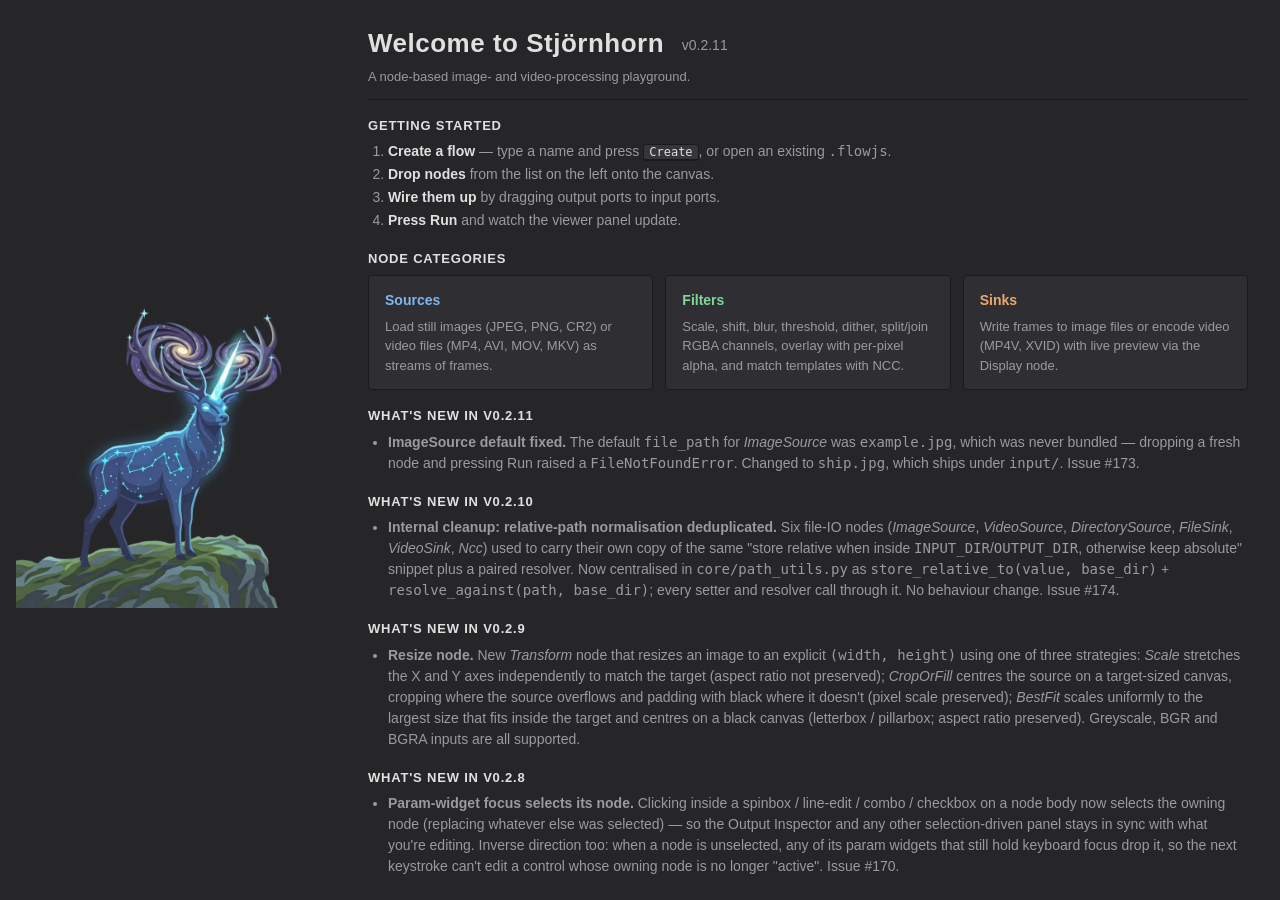
==== doc/welcome.html @ 8bf45969 "Merge pull request #177 from beltoforion/claude/issue-173-20260426-2057 fix: ImageSource default shi" ====
<!DOCTYPE html>
<html lang="en">
<head>
  <meta charset="utf-8">
  <title>Welcome to Stjörnhorn</title>
  <style>
    :root {
      --bg:            #262629;
      --bg-panel:      #2f2f33;
      --bg-panel-alt:  #35353a;
      --border:        #1a1a1d;
      --text:          #e0e0e0;
      --text-muted:    #9a9a9f;
      --accent:        #f0c83c;
    }

    * { box-sizing: border-box; }

    html, body {
      height: 100%;
      margin: 0;
      padding: 0;
      background: var(--bg);
      color: var(--text);
      font-family: "Segoe UI", "Helvetica Neue", Arial, sans-serif;
      font-size: 14px;
      line-height: 1.5;
      overflow: hidden;
    }
    body {
      display: flex;
      flex-direction: row;
      align-items: stretch;
    }
    ::-webkit-scrollbar { width: 0; height: 0; }

    a { color: var(--accent); text-decoration: none; }
    a:hover { text-decoration: underline; }

    .mascot-col {
      flex: 0 0 auto;
      width: 34%;
      max-width: 360px;
      min-width: 200px;
      display: flex;
      align-items: center;
      justify-content: center;
      padding: 16px;
    }
    .mascot-col img {
      width: 100%;
      height: 100%;
      object-fit: contain;
      /* The PNG ships with a black backdrop. Screen-blending against the
         dark page background drops it out without needing an alpha edit. */
      mix-blend-mode: screen;
    }

    .content-col {
      flex: 1 1 auto;
      min-width: 0;
      height: 100%;
      padding: 24px 32px 20px 8px;
      display: flex;
      flex-direction: column;
      /* When new content (a longer "What's new" list, more tips) pushes
         the column past the available height, scroll inside the column
         instead of clipping. Body-level overflow stays hidden so the
         mascot column never scrolls. */
      overflow-y: auto;
    }
    /* Override the global ::-webkit-scrollbar rule above for this column —
       a flat dark scrollbar styled to match the panel palette. */
    .content-col::-webkit-scrollbar       { width: 8px; }
    .content-col::-webkit-scrollbar-track { background: transparent; }
    .content-col::-webkit-scrollbar-thumb {
      background: var(--bg-panel-alt);
      border-radius: 4px;
    }
    .content-col::-webkit-scrollbar-thumb:hover {
      background: var(--text-muted);
    }

    header.hero {
      padding-bottom: 12px;
      border-bottom: 1px solid var(--border);
      margin-bottom: 16px;
    }
    .hero h1 {
      margin: 0;
      font-size: 26px;
      font-weight: 600;
      letter-spacing: 0.5px;
    }
    .hero h1 .version {
      margin-left: 10px;
      font-size: 14px;
      font-weight: 400;
      color: var(--text-muted);
      letter-spacing: 0;
      vertical-align: middle;
    }
    .hero .tagline {
      margin-top: 4px;
      color: var(--text-muted);
      font-size: 13px;
    }

    section { margin-bottom: 16px; }
    section h2 {
      font-size: 13px;
      font-weight: 600;
      margin: 0 0 6px;
      color: var(--text);
      text-transform: uppercase;
      letter-spacing: 0.8px;
    }

    ol.steps, ul.tips {
      margin: 0;
      padding-left: 20px;
    }
    ol.steps li, ul.tips li {
      margin-bottom: 2px;
      color: var(--text-muted);
    }
    ol.steps li strong { color: var(--text); font-weight: 600; }

    .cards {
      display: grid;
      grid-template-columns: repeat(auto-fit, minmax(160px, 1fr));
      gap: 12px;
    }
    .card {
      background: var(--bg-panel);
      border: 1px solid var(--border);
      border-radius: 4px;
      padding: 14px 16px;
    }
    .card h3 {
      margin: 0 0 6px;
      font-size: 14px;
      font-weight: 600;
    }
    .card p {
      margin: 0;
      color: var(--text-muted);
      font-size: 13px;
    }
    .card.source h3 { color: #7fb6ee; }
    .card.filter h3 { color: #7dd896; }
    .card.sink   h3 { color: #e8a86b; }

    kbd {
      background: var(--bg-panel-alt);
      border: 1px solid var(--border);
      border-bottom-width: 2px;
      border-radius: 3px;
      padding: 0 5px;
      font-family: "Consolas", "Menlo", monospace;
      font-size: 12px;
      color: var(--text);
    }

    footer {
      margin-top: auto;
      padding-top: 8px;
      border-top: 1px solid var(--border);
      color: var(--text-muted);
      font-size: 11px;
    }
  </style>
</head>
<body>

  <aside class="mascot-col">
    <img src="images/stjörnhorn.png" alt="stjörnhorn mascot">
  </aside>

  <main class="content-col">

    <header class="hero">
      <h1>Welcome to Stjörnhorn <span class="version">v0.2.11</span></h1>
      <div class="tagline">A node-based image- and video-processing playground.</div>
    </header>

    <section>
      <h2>Getting started</h2>
      <ol class="steps">
        <li><strong>Create a flow</strong> — type a name and press <kbd>Create</kbd>, or open an existing <code>.flowjs</code>.</li>
        <li><strong>Drop nodes</strong> from the list on the left onto the canvas.</li>
        <li><strong>Wire them up</strong> by dragging output ports to input ports.</li>
        <li><strong>Press Run</strong> and watch the viewer panel update.</li>
      </ol>
    </section>

    <section>
      <h2>Node categories</h2>
      <div class="cards">
        <div class="card source">
          <h3>Sources</h3>
          <p>Load still images (JPEG, PNG, CR2) or video files (MP4, AVI, MOV, MKV) as streams of frames.</p>
        </div>
        <div class="card filter">
          <h3>Filters</h3>
          <p>Scale, shift, blur, threshold, dither, split/join RGBA channels, overlay with per-pixel alpha, and match templates with NCC.</p>
        </div>
        <div class="card sink">
          <h3>Sinks</h3>
          <p>Write frames to image files or encode video (MP4V, XVID) with live preview via the Display node.</p>
        </div>
      </div>
    </section>

    <section>
      <h2>What's new in v0.2.11</h2>
      <ul class="tips">
        <li><strong>ImageSource default fixed.</strong> The default <code>file_path</code> for <em>ImageSource</em> was <code>example.jpg</code>, which was never bundled — dropping a fresh node and pressing Run raised a <code>FileNotFoundError</code>. Changed to <code>ship.jpg</code>, which ships under <code>input/</code>. Issue #173.</li>
      </ul>
    </section>

    <section>
      <h2>What's new in v0.2.10</h2>
      <ul class="tips">
        <li><strong>Internal cleanup: relative-path normalisation deduplicated.</strong> Six file-IO nodes (<em>ImageSource</em>, <em>VideoSource</em>, <em>DirectorySource</em>, <em>FileSink</em>, <em>VideoSink</em>, <em>Ncc</em>) used to carry their own copy of the same "store relative when inside <code>INPUT_DIR</code>/<code>OUTPUT_DIR</code>, otherwise keep absolute" snippet plus a paired resolver. Now centralised in <code>core/path_utils.py</code> as <code>store_relative_to(value, base_dir)</code> + <code>resolve_against(path, base_dir)</code>; every setter and resolver call through it. No behaviour change. Issue #174.</li>
      </ul>
    </section>

    <section>
      <h2>What's new in v0.2.9</h2>
      <ul class="tips">
        <li><strong>Resize node.</strong> New <em>Transform</em> node that resizes an image to an explicit <code>(width, height)</code> using one of three strategies: <em>Scale</em> stretches the X and Y axes independently to match the target (aspect ratio not preserved); <em>CropOrFill</em> centres the source on a target-sized canvas, cropping where the source overflows and padding with black where it doesn't (pixel scale preserved); <em>BestFit</em> scales uniformly to the largest size that fits inside the target and centres on a black canvas (letterbox / pillarbox; aspect ratio preserved). Greyscale, BGR and BGRA inputs are all supported.</li>
      </ul>
    </section>

    <section>
      <h2>What's new in v0.2.8</h2>
      <ul class="tips">
        <li><strong>Param-widget focus selects its node.</strong> Clicking inside a spinbox / line-edit / combo / checkbox on a node body now selects the owning node (replacing whatever else was selected) — so the Output Inspector and any other selection-driven panel stays in sync with what you're editing. Inverse direction too: when a node is unselected, any of its param widgets that still hold keyboard focus drop it, so the next keystroke can't edit a control whose owning node is no longer "active". Issue #170.</li>
      </ul>
    </section>

    <section>
      <h2>What's new in v0.2.7</h2>
      <ul class="tips">
        <li><strong>Value Source: <code>multiplier</code> replaced with <code>increment</code>.</strong> Sequence is now defined directly by step size — <code>min_value=0</code>, <code>max_value=10</code>, <code>increment=0.5</code> emits <em>0, 0.5, 1.0, …, 10.0</em>. Whole-number increments emit ints (Display still shows <code>42</code>, not <code>42.0</code>); fractional increments emit floats. Increment must be &gt; 0; the setter rejects 0 / negatives. Float drift on the upper bound is tolerated, so <code>max=1, increment=0.1</code> reliably emits all 11 values rather than truncating the last one. <strong>No backward compat</strong>: flows saved with the old <code>multiplier</code> param load with the value silently ignored — manually convert to <code>increment</code> by multiplying out the old range (e.g. old <code>min=-180, max=0, multiplier=2.0</code> → new <code>min=-360, max=0, increment=2</code>).</li>
        <li><strong>Math node grew to four inputs and an expression editor.</strong> The op selector is gone — Math now takes a free-form arithmetic expression in lowercase variables <code>a</code>, <code>b</code>, <code>c</code>, <code>d</code> (matching the input port names: e.g. <code>a * b + sin(c * pi/180)</code>, <code>a if b &gt; 0 else c</code>). <code>a</code> is required; <code>b</code>/<code>c</code>/<code>d</code> are optional with a default of 0, so simple expressions like <code>"a * 2 + 1"</code> work without wiring them. Functions: trig (<em>sin / cos / tan / asin / acos / atan / atan2</em>), hyperbolic, <em>sqrt / exp / log / log2 / log10</em>, <em>abs / floor / ceil / round</em>, elementwise <em>min / max</em>, <em>deg / rad</em>; constants <code>pi</code>, <code>e</code>. Expressions are parsed via <code>ast</code>, validated against a strict whitelist (no attribute access, no item access, no statements, no comprehensions / lambdas / f-strings / star-args / keyword args / bitwise ops / identity / membership), and only numeric literal types (int, float, complex, bool) are accepted as constants. The per-frame <code>eval</code> runs with empty <code>__builtins__</code>. Sandbox-escape patterns like <code>().__class__.__bases__[0].__subclasses__()</code> fail at parse time. Bad input raises immediately at param-set time, so a typo surfaces in the UI rather than mid-flow.</li>
        <li><strong>Streaming sources interleave frame-by-frame.</strong> Two <em>Value Source</em>s (or a <em>Video Source</em> + a <em>Value Source</em>, etc.) wired into different param ports on the same node now both animate together — the flow runner round-robins each streaming source's frames instead of running each source to completion sequentially. Param-style ports also latch their last value across the dispatcher's clear, so once the shorter source exhausts, the longer one keeps animating against the latched value rather than stalling.</li>
        <li><strong>Stop button on the toolbar.</strong> A long-running flow (a multi-thousand-frame video, an infinite loop on a <em>Value Source</em>) can now be cancelled mid-run. Stop sets a flag the runner polls between every interleave step — already-decoded frames flush through, then every node's <code>after_run</code> fires so video captures and file handles release cleanly.</li>
        <li><strong>Overlay is centre-anchored.</strong> The <em>xpos</em> / <em>ypos</em> params on the Overlay node now denote the centre of the (rotated, scaled) overlay's bounding box on the base — not its top-left corner. Rotation already pivoted around the overlay's centre; the placement now matches, so spinning a logo with a 0..360° ramp keeps it locked in place instead of orbiting the anchor. Heads-up for existing flows: an old <code>xpos=0, ypos=0</code> placement now centres the overlay at the top-left corner of the base; bump those numbers by half the overlay's rendered width / height to recover the previous look.</li>
        <li><strong>Every editable property is a socket (Blender-style).</strong> The <code>NodeParam</code> class is gone — each node declares its inputs directly as <code>InputPort</code>s with type, default and metadata. Numeric, boolean, enum and path params have inline widgets right next to their socket dots; wire any value source into any matching port and the streamed value drives that param per frame.</li>
        <li><strong>New numeric nodes: Value Source, Constant Value, Math, Clamp.</strong> Plus Display now renders SCALAR / MATRIX payloads as text, so a numeric pipeline can terminate at a Display without a sink — the inline preview <em>is</em> the result.</li>
        <li><strong>Outputs at top, inputs at bottom; widgets right-anchored.</strong> Node body lays out vertically: output sockets stack at the top, input sockets follow with their inline widgets sharing a uniform left X and the right node edge. Drag the resize grip to grow widgets; the lower bound is the per-node natural content width so widgets never spill past the body.</li>
        <li><strong>UI polish: every editor renders on every OS style.</strong> Spinbox up/down arrows, combobox dropdown chevrons, checkbox tick glyphs all ship as SVG assets injected into the QSS at theme-apply time. Param widgets lock at a compact 22 px tall regardless of native style; wrappers paint transparent so the node body colour shows through. Unconnected port dots are filled black until something connects.</li>
        <li><strong>No more auto-run.</strong> Editing a slider no longer kicks off a flow run. Re-runs are strictly Run-button driven; the previous 300 ms debounced auto-trigger is gone.</li>
        <li><strong>Param widgets are right-anchored to the node edge</strong> (v0.1.46) — drag the resize grip wider and every inline widget grows along.</li>
        <li><strong>Unconnected ports paint black inside</strong> (v0.1.45) — port circles are filled black until something connects to them.</li>
        <li><strong>Checkbox check glyph restored</strong> (v0.1.44) — a new <code>checkmark.svg</code> asset (white stroke, 14×14) is wired into the indicator, so the box now shows a proper check when toggled on.</li>
        <li><strong>Combobox dropdown chevron restored</strong> (v0.1.43) — same Qt stylesheet quirk that hid the spinbox arrows in 0.1.41 was hiding the picker arrow on every QComboBox.</li>
        <li><strong>Live-preview auto-run removed</strong> (v0.1.42) — editing a param (e.g. clicking a spinner) no longer kicks off a flow run. Re-runs are now strictly Run-button driven.</li>
        <li><strong>Spinbox up/down buttons show their arrow chevrons</strong> (v0.1.41) — two small SVG arrow assets ship in <code>assets/icons/</code> now and the QSS injects their absolute paths at theme-apply time, plus hover / pressed states for tactile feedback.</li>
        <li><strong>Param widgets line up along a uniform X</strong> (v0.1.40) — within a node, every inline editor starts at the same horizontal anchor.</li>
        <li><strong>Param widgets are compact and consistent across OS styles</strong> (v0.1.39) — spinboxes, line edits and combo boxes lock at a Blender-style 22 px tall.</li>
        <li><strong>Internal cleanup</strong> (v0.1.38) — widget-sizing magic numbers consolidated into named constants.</li>
        <li><strong>Outputs at top, inputs at bottom</strong> (v0.1.37) — node sockets are no longer paired side-by-side row-for-row — output sockets stack at the top of the body (right-aligned), input sockets follow underneath (left-aligned, with their inline widgets). Visual layout matches Blender's geometry-nodes / shader editor.</li>
        <li><strong>Spinbox arrows no longer overlap the value field.</strong> The dark-theme stylesheet was setting <code>padding</code> on QSpinBox / QDoubleSpinBox without reserving room for the up/down buttons; Qt's style engine drew the buttons on top of the text. Padding now reserves a 16-px column on the right and the sub-controls are positioned explicitly to fill it.</li>
        <li><strong>Inline socket widgets render properly</strong> (v0.1.36) — tall enough rows that QSpinBox / QLineEdit show full-size up/down arrows and text caret, wide enough nodes that <em>FilePathParamWidget</em>'s line-edit + Browse + View buttons stop overlapping each other.</li>
        <li><strong>Flow file format finalised</strong> (v0.1.35) — on-disk per-node <code>params</code> key renamed to <code>port_defaults</code>. Existing flow files still load — the loader reads the legacy key as a fallback.</li>
        <li><strong>Inline socket layout</strong> (v0.1.34) — param widgets sit directly on their input port's row, right of the port name. The separate property-panel block above the IO rows is gone — every editable property is a socket with an inline editor.</li>
        <li><strong>Param widgets gray out when their socket is driven</strong> (v0.1.33) — if you wire a Value Source into <em>Overlay.angle</em>, the slider for that param disables. Disabled state is captured at NodeItem creation; re-load the flow after a connect/disconnect to refresh.</li>
        <li><strong>The <code>NodeParam</code> class is gone.</strong> The UI now binds every editable widget to an <code>InputPort</code> directly: <code>port.name</code> drives the node attribute, <code>port.metadata</code> carries the widget hints, <code>port.upstream</code> reflects the connection state. Saved flows load identically; the old <code>params</code> property still exists on <code>NodeBase</code> but now returns the list of param-style input ports instead of <code>NodeParam</code> objects.</li>
        <li><strong>NodeParam declarations migrated to inline port-only form</strong> (v0.1.32) — every node in the catalog now declares its editable inputs as <code>InputPort</code> objects directly in <code>__init__</code> with type / default / metadata; the per-node <code>params</code> property override is gone.</li>
        <li><strong>Overlay is a full param-as-port pilot</strong> (v0.1.31) — the manual <em>"port if connected else param"</em> branch in <code>Overlay.process_impl</code> is gone — the framework's auto-populate machinery covers it. Every numeric param (<em>scale</em>, <em>angle</em>, <em>xpos</em>, <em>ypos</em>, <em>alpha</em>) is drivable through its socket. Wire ramps in for sliding, zooming, fading or rotating animations.</li>
        <li><strong>Every NodeParam now has a matching input socket</strong> (v0.1.30) — auto-created from the param declaration with the right type (SCALAR for INT/FLOAT, BOOL/STRING/ENUM/PATH for the rest), so any numeric stream can drive any numeric param without each node having to declare its own port. Skip-mode follows Blender's mute semantics — short-circuit each output to the first type-compatible input — so the new param-style ports never accidentally make a node un-skippable.</li>
        <li><strong>Port-driven attribute population</strong> (v0.1.29) — before each <code>process_impl</code>, NodeBase writes any connected input port's current value into <code>self._&lt;port_name&gt;</code> and restores the user-set value afterwards.</li>
        <li><strong>Param-as-port groundwork</strong> (v0.1.28) — <code>IoDataType</code> now covers BOOL / STRING / ENUM / PATH alongside the existing image and numeric kinds, and <code>InputPort</code> grew a <em>metadata</em> dict for widget hints.</li>
        <li><strong>Sinks are no longer required</strong> (v0.1.27) — a flow that ends at a Display now runs without a downstream sink — the inline preview <em>is</em> the result. The throwaway <em>Value Sink</em> node (only there to satisfy the old "every flow needs a sink" rule) has been removed.</li>
        <li><strong>Overlay's angle is now port-drivable</strong> (v0.1.26) — Overlay grew an optional <em>angle</em> SCALAR input. Wire a <em>Value Source</em> (0..359) into it and the logo rotates a full turn per Run; leave it unconnected and the literal angle param works exactly as before. First pilot of the param-as-port mechanism — every numeric parameter is meant to grow a matching optional port over time.</li>
        <li><strong>Math nodes for scalars</strong> (v0.1.25) — new <strong>Math</strong> palette section in the filters list with a <em>Math</em> node (op selector: ADD, SUB, MUL, DIV, MIN, MAX) and a <em>Clamp</em> node (<em>min_value</em>, <em>max_value</em>). Plus a new <em>Constant Value</em> source that emits a single SCALAR (latched on streaming consumers) so you can feed a fixed factor or offset into Math without a second ValueSource.</li>
        <li><strong>Value Source</strong> (v0.1.24) — a numeric counter source that emits a SCALAR per frame (parameters: <em>min_value</em>, <em>max_value</em>, <em>multiplier</em>, <em>loop</em>). Wire it into a Display to watch the counter live in the inline preview.</li>
        <li><strong>Display now shows SCALAR &amp; MATRIX</strong> (v0.1.24) — feed a scalar stream into Display and the inline preview renders the formatted number; matrices render as a compact text grid. Image payloads keep their pixmap preview, and the FPS read-out from v0.1.20 still fires for image streams.</li>
        <li><strong>SCALAR &amp; MATRIX payload types</strong> (v0.1.23) — internal groundwork for value-driven nodes; existing flows are unaffected.</li>
        <li><strong>Node List is now a tree</strong> (v0.1.22) — each palette section is a collapsible group with expand-all / collapse-all buttons in the dock toolbar. The search box auto-expands matching groups so leaves never hide behind a closed section.</li>
        <li><strong>Directory Source</strong> (v0.1.21) — drop a folder of images into a flow as a frame stream, sorted lexicographically, with an <code>include_subdirectories</code> toggle for recursive walks.</li>
        <li><strong>Eight new processing nodes</strong> (v0.1.20) — <em>Transform:</em> Flip, Crop, Rotate. <em>Processing:</em> Gaussian Blur, Invert. <em>Temporal:</em> Frame Difference, Temporal Mean, Temporal Median.</li>
        <li><strong>FPS read-out on Display</strong> (v0.1.20) — the Display preview shows an exponentially-smoothed FPS counter in the top-left corner. Preview-only — anything written downstream by a sink stays clean.</li>
      </ul>
    </section>

    <section>
      <h2>Tips</h2>
      <ul class="tips">
        <li>Recent flows appear on the start page for quick access.</li>
        <li>User-defined nodes live under <code>~/.image-inquest/user_nodes/</code>.</li>
        <li>Run with <code>--flow NAME</code> to jump straight into a saved flow.</li>
        <li>Press <kbd>F11</kbd> with the output inspector focused to toggle fullscreen preview.</li>
      </ul>
    </section>

    <footer>
      Offline welcome page — shown because the online start page could not be reached.
    </footer>

  </main>

</body>
</html>
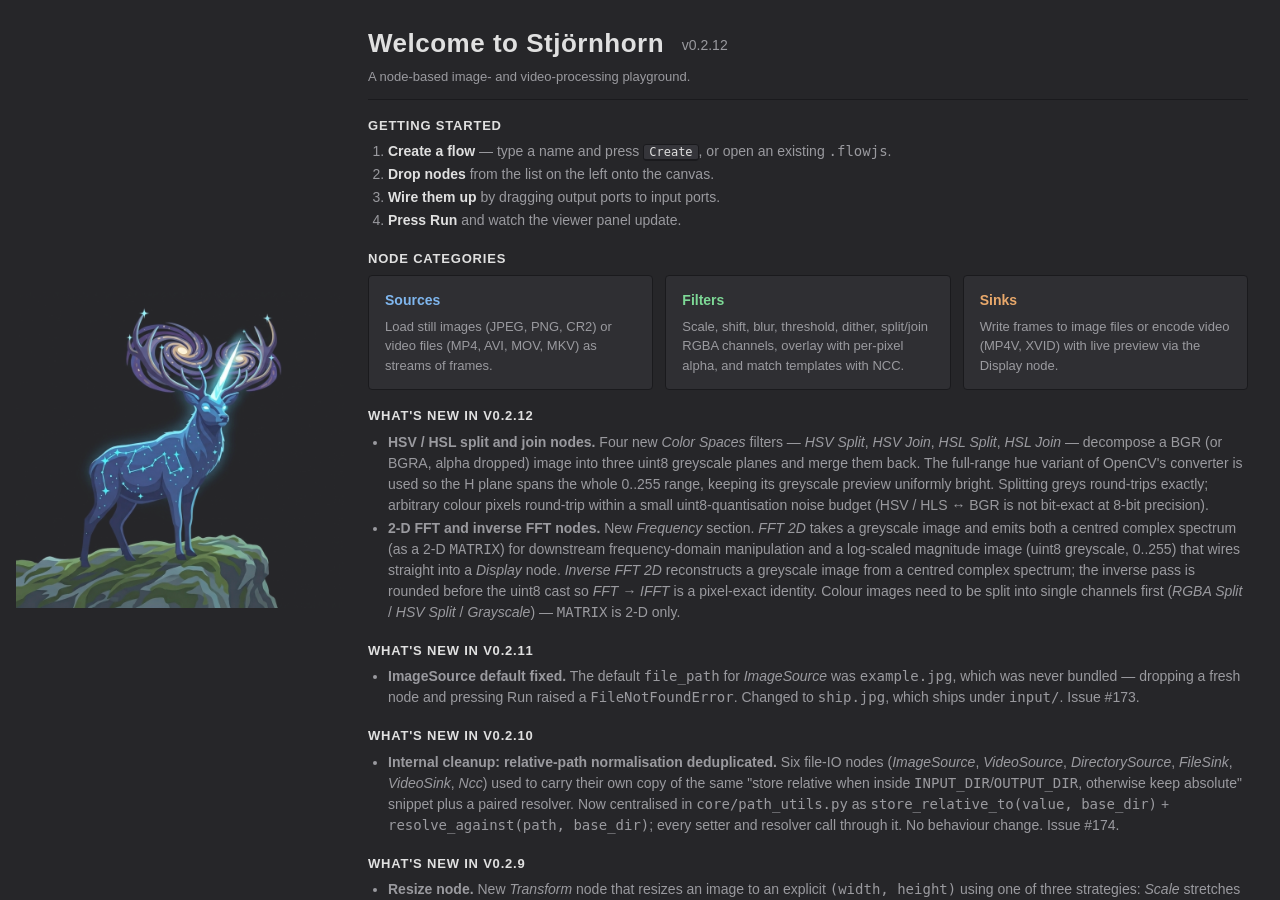
==== commit 425644dc: "Merge remote-tracking branch 'origin/main' into claude/add-hsv-hsl-fft-nodes-GUJQ2 # Conflicts: #	CH" ====
--- a/doc/welcome.html
+++ b/doc/welcome.html
@@ -180,7 +180,7 @@
   <main class="content-col">
 
     <header class="hero">
-      <h1>Welcome to Stjörnhorn <span class="version">v0.2.11</span></h1>
+      <h1>Welcome to Stjörnhorn <span class="version">v0.2.12</span></h1>
       <div class="tagline">A node-based image- and video-processing playground.</div>
     </header>
 
@@ -210,6 +210,14 @@
           <p>Write frames to image files or encode video (MP4V, XVID) with live preview via the Display node.</p>
         </div>
       </div>
+    </section>
+
+    <section>
+      <h2>What's new in v0.2.12</h2>
+      <ul class="tips">
+        <li><strong>HSV / HSL split and join nodes.</strong> Four new <em>Color Spaces</em> filters — <em>HSV Split</em>, <em>HSV Join</em>, <em>HSL Split</em>, <em>HSL Join</em> — decompose a BGR (or BGRA, alpha dropped) image into three uint8 greyscale planes and merge them back. The full-range hue variant of OpenCV's converter is used so the H plane spans the whole 0..255 range, keeping its greyscale preview uniformly bright. Splitting greys round-trips exactly; arbitrary colour pixels round-trip within a small uint8-quantisation noise budget (HSV / HLS ↔ BGR is not bit-exact at 8-bit precision).</li>
+        <li><strong>2-D FFT and inverse FFT nodes.</strong> New <em>Frequency</em> section. <em>FFT 2D</em> takes a greyscale image and emits both a centred complex spectrum (as a 2-D <code>MATRIX</code>) for downstream frequency-domain manipulation and a log-scaled magnitude image (uint8 greyscale, 0..255) that wires straight into a <em>Display</em> node. <em>Inverse FFT 2D</em> reconstructs a greyscale image from a centred complex spectrum; the inverse pass is rounded before the uint8 cast so <em>FFT → IFFT</em> is a pixel-exact identity. Colour images need to be split into single channels first (<em>RGBA Split</em> / <em>HSV Split</em> / <em>Grayscale</em>) — <code>MATRIX</code> is 2-D only.</li>
+      </ul>
     </section>
 
     <section>
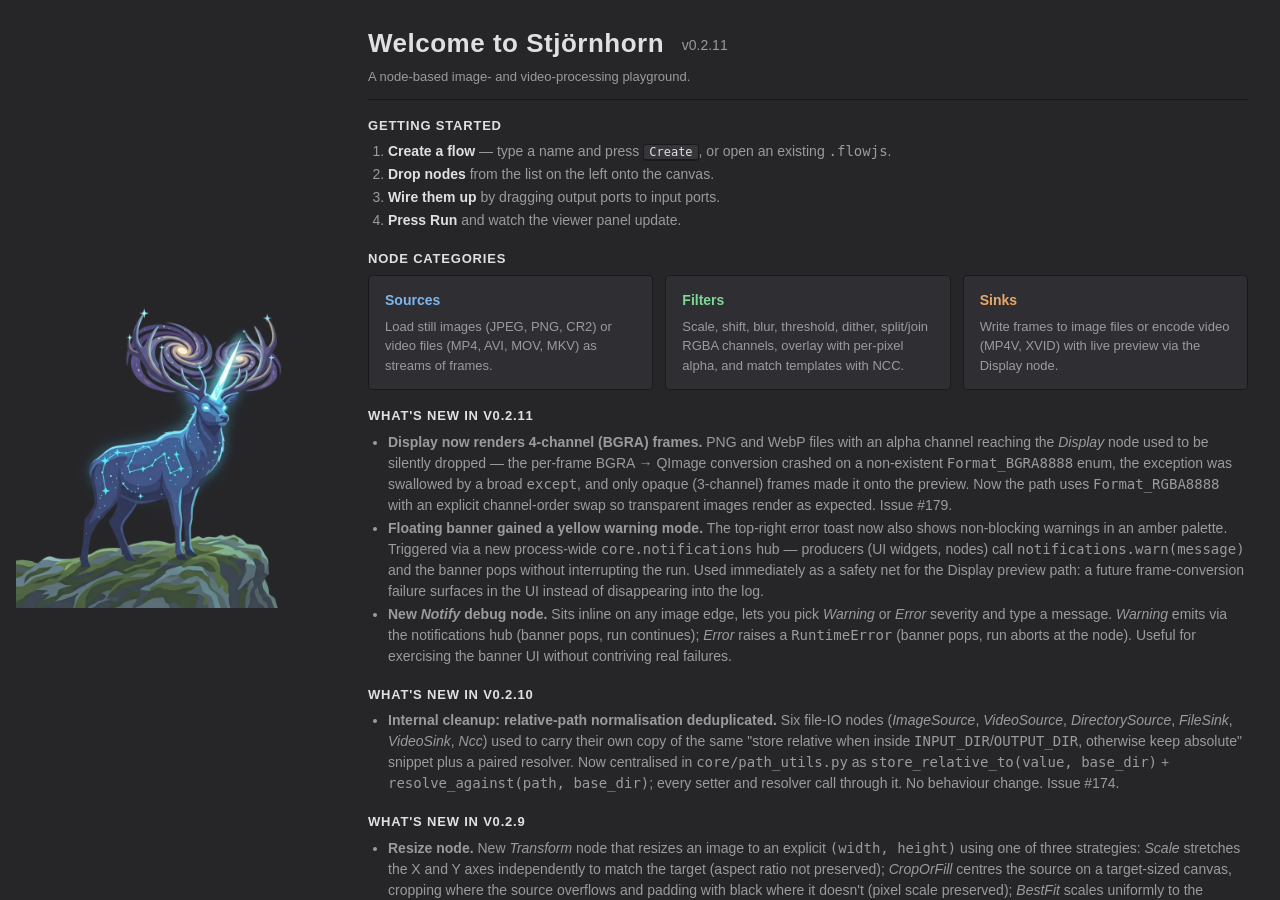
==== commit c6353c56: "Display: render BGRA frames; add warning toast + Notify debug node (#179) PNG and WebP files with an" ====
--- a/doc/welcome.html
+++ b/doc/welcome.html
@@ -180,7 +180,7 @@
   <main class="content-col">
 
     <header class="hero">
-      <h1>Welcome to Stjörnhorn <span class="version">v0.2.12</span></h1>
+      <h1>Welcome to Stjörnhorn <span class="version">v0.2.11</span></h1>
       <div class="tagline">A node-based image- and video-processing playground.</div>
     </header>
 
@@ -213,17 +213,11 @@
     </section>
 
     <section>
-      <h2>What's new in v0.2.12</h2>
-      <ul class="tips">
-        <li><strong>HSV / HSL split and join nodes.</strong> Four new <em>Color Spaces</em> filters — <em>HSV Split</em>, <em>HSV Join</em>, <em>HSL Split</em>, <em>HSL Join</em> — decompose a BGR (or BGRA, alpha dropped) image into three uint8 greyscale planes and merge them back. The full-range hue variant of OpenCV's converter is used so the H plane spans the whole 0..255 range, keeping its greyscale preview uniformly bright. Splitting greys round-trips exactly; arbitrary colour pixels round-trip within a small uint8-quantisation noise budget (HSV / HLS ↔ BGR is not bit-exact at 8-bit precision).</li>
-        <li><strong>2-D FFT and inverse FFT nodes.</strong> New <em>Frequency</em> section. <em>FFT 2D</em> takes a greyscale image and emits both a centred complex spectrum (as a 2-D <code>MATRIX</code>) for downstream frequency-domain manipulation and a log-scaled magnitude image (uint8 greyscale, 0..255) that wires straight into a <em>Display</em> node. <em>Inverse FFT 2D</em> reconstructs a greyscale image from a centred complex spectrum; the inverse pass is rounded before the uint8 cast so <em>FFT → IFFT</em> is a pixel-exact identity. Colour images need to be split into single channels first (<em>RGBA Split</em> / <em>HSV Split</em> / <em>Grayscale</em>) — <code>MATRIX</code> is 2-D only.</li>
-      </ul>
-    </section>
-
-    <section>
       <h2>What's new in v0.2.11</h2>
       <ul class="tips">
-        <li><strong>ImageSource default fixed.</strong> The default <code>file_path</code> for <em>ImageSource</em> was <code>example.jpg</code>, which was never bundled — dropping a fresh node and pressing Run raised a <code>FileNotFoundError</code>. Changed to <code>ship.jpg</code>, which ships under <code>input/</code>. Issue #173.</li>
+        <li><strong>Display now renders 4-channel (BGRA) frames.</strong> PNG and WebP files with an alpha channel reaching the <em>Display</em> node used to be silently dropped — the per-frame BGRA → QImage conversion crashed on a non-existent <code>Format_BGRA8888</code> enum, the exception was swallowed by a broad <code>except</code>, and only opaque (3-channel) frames made it onto the preview. Now the path uses <code>Format_RGBA8888</code> with an explicit channel-order swap so transparent images render as expected. Issue #179.</li>
+        <li><strong>Floating banner gained a yellow warning mode.</strong> The top-right error toast now also shows non-blocking warnings in an amber palette. Triggered via a new process-wide <code>core.notifications</code> hub — producers (UI widgets, nodes) call <code>notifications.warn(message)</code> and the banner pops without interrupting the run. Used immediately as a safety net for the Display preview path: a future frame-conversion failure surfaces in the UI instead of disappearing into the log.</li>
+        <li><strong>New <em>Notify</em> debug node.</strong> Sits inline on any image edge, lets you pick <em>Warning</em> or <em>Error</em> severity and type a message. <em>Warning</em> emits via the notifications hub (banner pops, run continues); <em>Error</em> raises a <code>RuntimeError</code> (banner pops, run aborts at the node). Useful for exercising the banner UI without contriving real failures.</li>
       </ul>
     </section>
 
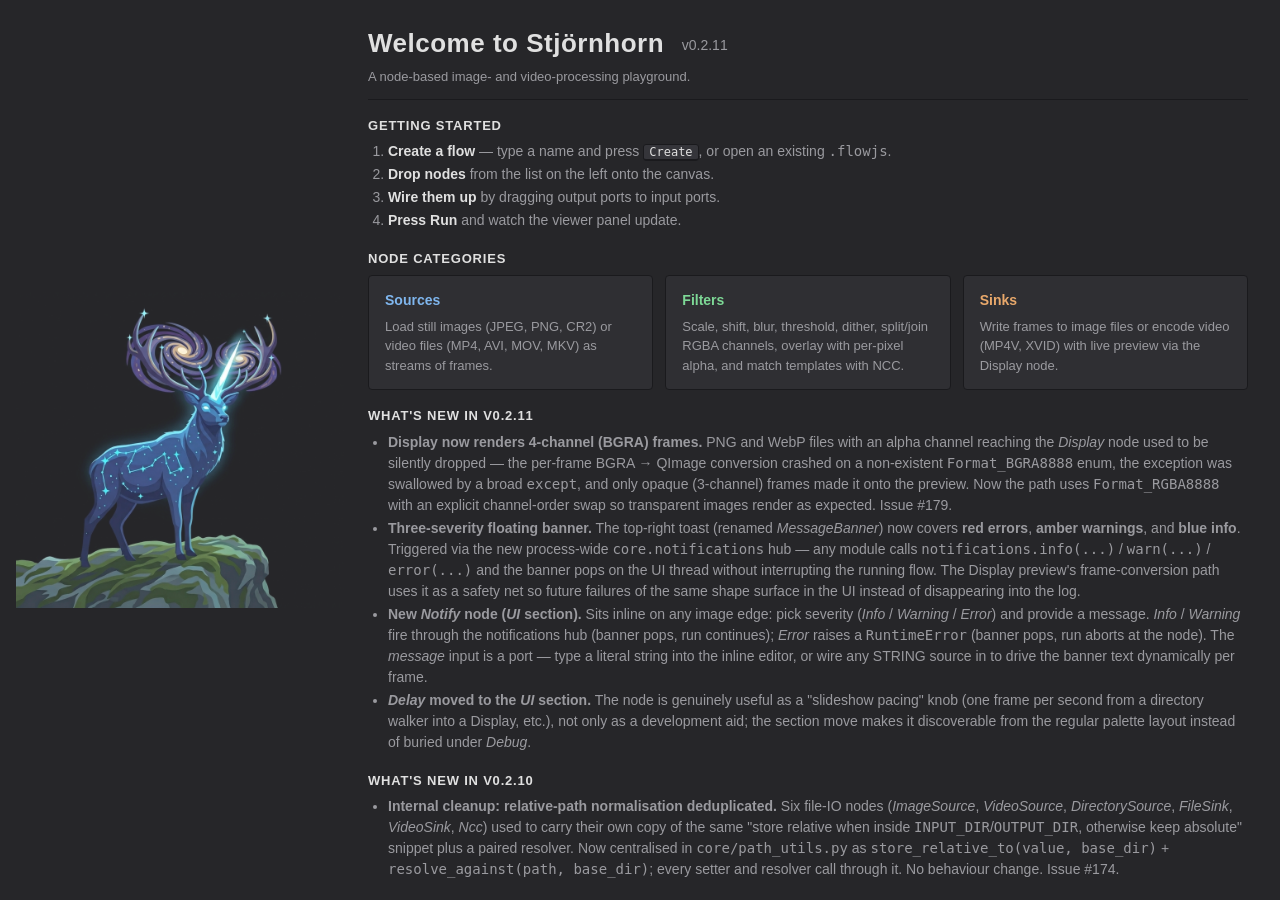
==== commit 0529b7bc: "Notify node: promote to UI section, add INFO severity, port-style message The notify-on-frame escape" ====
--- a/doc/welcome.html
+++ b/doc/welcome.html
@@ -216,8 +216,9 @@
       <h2>What's new in v0.2.11</h2>
       <ul class="tips">
         <li><strong>Display now renders 4-channel (BGRA) frames.</strong> PNG and WebP files with an alpha channel reaching the <em>Display</em> node used to be silently dropped — the per-frame BGRA → QImage conversion crashed on a non-existent <code>Format_BGRA8888</code> enum, the exception was swallowed by a broad <code>except</code>, and only opaque (3-channel) frames made it onto the preview. Now the path uses <code>Format_RGBA8888</code> with an explicit channel-order swap so transparent images render as expected. Issue #179.</li>
-        <li><strong>Floating banner gained a yellow warning mode.</strong> The top-right error toast now also shows non-blocking warnings in an amber palette. Triggered via a new process-wide <code>core.notifications</code> hub — producers (UI widgets, nodes) call <code>notifications.warn(message)</code> and the banner pops without interrupting the run. Used immediately as a safety net for the Display preview path: a future frame-conversion failure surfaces in the UI instead of disappearing into the log.</li>
-        <li><strong>New <em>Notify</em> debug node.</strong> Sits inline on any image edge, lets you pick <em>Warning</em> or <em>Error</em> severity and type a message. <em>Warning</em> emits via the notifications hub (banner pops, run continues); <em>Error</em> raises a <code>RuntimeError</code> (banner pops, run aborts at the node). Useful for exercising the banner UI without contriving real failures.</li>
+        <li><strong>Three-severity floating banner.</strong> The top-right toast (renamed <em>MessageBanner</em>) now covers <strong>red errors</strong>, <strong>amber warnings</strong>, and <strong>blue info</strong>. Triggered via the new process-wide <code>core.notifications</code> hub — any module calls <code>notifications.info(...)</code> / <code>warn(...)</code> / <code>error(...)</code> and the banner pops on the UI thread without interrupting the running flow. The Display preview's frame-conversion path uses it as a safety net so future failures of the same shape surface in the UI instead of disappearing into the log.</li>
+        <li><strong>New <em>Notify</em> node (<em>UI</em> section).</strong> Sits inline on any image edge: pick severity (<em>Info</em> / <em>Warning</em> / <em>Error</em>) and provide a message. <em>Info</em> / <em>Warning</em> fire through the notifications hub (banner pops, run continues); <em>Error</em> raises a <code>RuntimeError</code> (banner pops, run aborts at the node). The <em>message</em> input is a port — type a literal string into the inline editor, or wire any STRING source in to drive the banner text dynamically per frame.</li>
+        <li><strong><em>Delay</em> moved to the <em>UI</em> section.</strong> The node is genuinely useful as a "slideshow pacing" knob (one frame per second from a directory walker into a Display, etc.), not only as a development aid; the section move makes it discoverable from the regular palette layout instead of buried under <em>Debug</em>.</li>
       </ul>
     </section>
 
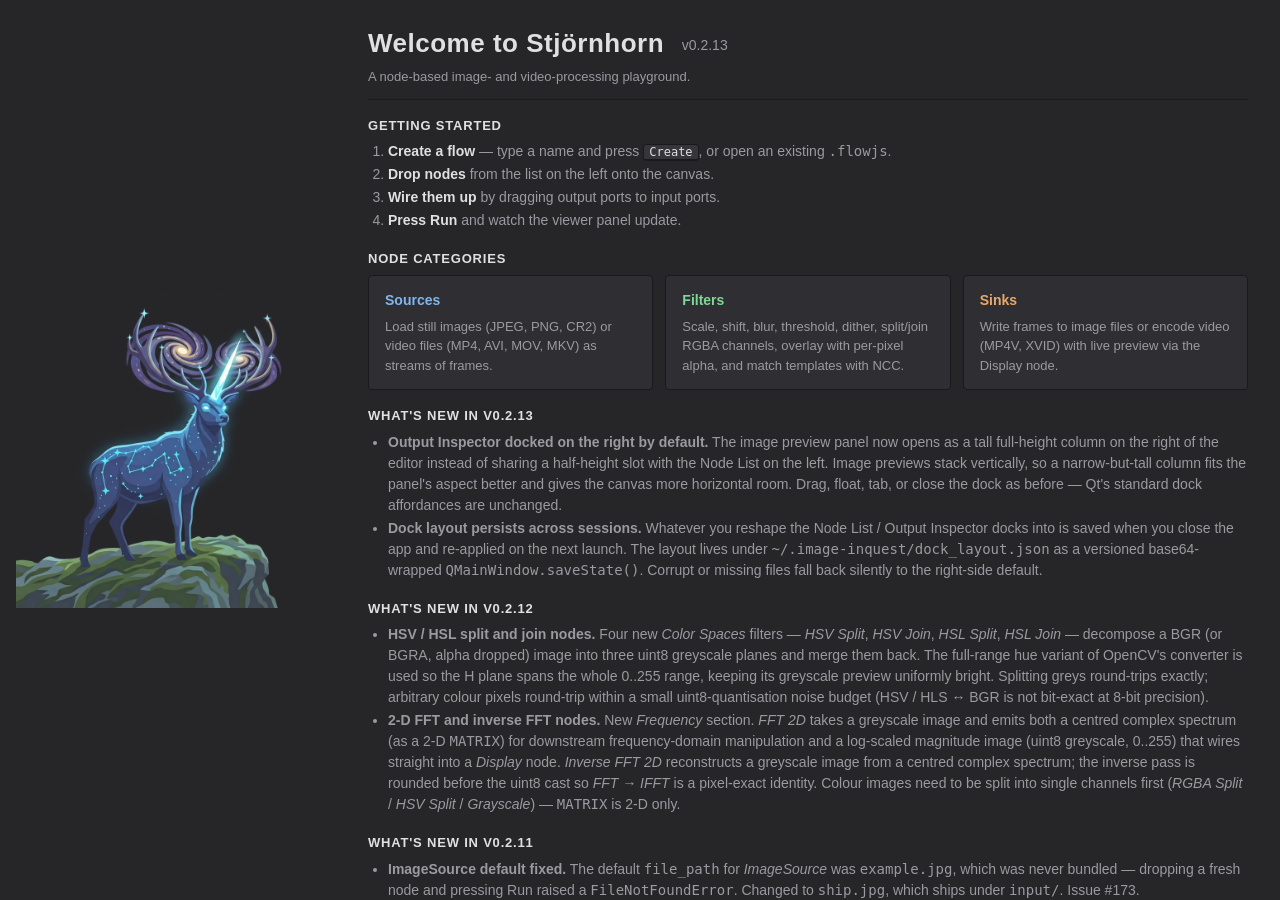
==== commit 40c21bb3: "Output Inspector: dock right by default; persist editor layout Move the Output Inspector dock from a" ====
--- a/doc/welcome.html
+++ b/doc/welcome.html
@@ -180,7 +180,7 @@
   <main class="content-col">
 
     <header class="hero">
-      <h1>Welcome to Stjörnhorn <span class="version">v0.2.11</span></h1>
+      <h1>Welcome to Stjörnhorn <span class="version">v0.2.13</span></h1>
       <div class="tagline">A node-based image- and video-processing playground.</div>
     </header>
 
@@ -213,12 +213,25 @@
     </section>
 
     <section>
+      <h2>What's new in v0.2.13</h2>
+      <ul class="tips">
+        <li><strong>Output Inspector docked on the right by default.</strong> The image preview panel now opens as a tall full-height column on the right of the editor instead of sharing a half-height slot with the Node List on the left. Image previews stack vertically, so a narrow-but-tall column fits the panel's aspect better and gives the canvas more horizontal room. Drag, float, tab, or close the dock as before — Qt's standard dock affordances are unchanged.</li>
+        <li><strong>Dock layout persists across sessions.</strong> Whatever you reshape the Node List / Output Inspector docks into is saved when you close the app and re-applied on the next launch. The layout lives under <code>~/.image-inquest/dock_layout.json</code> as a versioned base64-wrapped <code>QMainWindow.saveState()</code>. Corrupt or missing files fall back silently to the right-side default.</li>
+      </ul>
+    </section>
+
+    <section>
+      <h2>What's new in v0.2.12</h2>
+      <ul class="tips">
+        <li><strong>HSV / HSL split and join nodes.</strong> Four new <em>Color Spaces</em> filters — <em>HSV Split</em>, <em>HSV Join</em>, <em>HSL Split</em>, <em>HSL Join</em> — decompose a BGR (or BGRA, alpha dropped) image into three uint8 greyscale planes and merge them back. The full-range hue variant of OpenCV's converter is used so the H plane spans the whole 0..255 range, keeping its greyscale preview uniformly bright. Splitting greys round-trips exactly; arbitrary colour pixels round-trip within a small uint8-quantisation noise budget (HSV / HLS ↔ BGR is not bit-exact at 8-bit precision).</li>
+        <li><strong>2-D FFT and inverse FFT nodes.</strong> New <em>Frequency</em> section. <em>FFT 2D</em> takes a greyscale image and emits both a centred complex spectrum (as a 2-D <code>MATRIX</code>) for downstream frequency-domain manipulation and a log-scaled magnitude image (uint8 greyscale, 0..255) that wires straight into a <em>Display</em> node. <em>Inverse FFT 2D</em> reconstructs a greyscale image from a centred complex spectrum; the inverse pass is rounded before the uint8 cast so <em>FFT → IFFT</em> is a pixel-exact identity. Colour images need to be split into single channels first (<em>RGBA Split</em> / <em>HSV Split</em> / <em>Grayscale</em>) — <code>MATRIX</code> is 2-D only.</li>
+      </ul>
+    </section>
+
+    <section>
       <h2>What's new in v0.2.11</h2>
       <ul class="tips">
-        <li><strong>Display now renders 4-channel (BGRA) frames.</strong> PNG and WebP files with an alpha channel reaching the <em>Display</em> node used to be silently dropped — the per-frame BGRA → QImage conversion crashed on a non-existent <code>Format_BGRA8888</code> enum, the exception was swallowed by a broad <code>except</code>, and only opaque (3-channel) frames made it onto the preview. Now the path uses <code>Format_RGBA8888</code> with an explicit channel-order swap so transparent images render as expected. Issue #179.</li>
-        <li><strong>Three-severity floating banner.</strong> The top-right toast (renamed <em>MessageBanner</em>) now covers <strong>red errors</strong>, <strong>amber warnings</strong>, and <strong>blue info</strong>. Triggered via the new process-wide <code>core.notifications</code> hub — any module calls <code>notifications.info(...)</code> / <code>warn(...)</code> / <code>error(...)</code> and the banner pops on the UI thread without interrupting the running flow. The Display preview's frame-conversion path uses it as a safety net so future failures of the same shape surface in the UI instead of disappearing into the log.</li>
-        <li><strong>New <em>Notify</em> node (<em>UI</em> section).</strong> Sits inline on any image edge: pick severity (<em>Info</em> / <em>Warning</em> / <em>Error</em>) and provide a message. <em>Info</em> / <em>Warning</em> fire through the notifications hub (banner pops, run continues); <em>Error</em> raises a <code>RuntimeError</code> (banner pops, run aborts at the node). The <em>message</em> input is a port — type a literal string into the inline editor, or wire any STRING source in to drive the banner text dynamically per frame.</li>
-        <li><strong><em>Delay</em> moved to the <em>UI</em> section.</strong> The node is genuinely useful as a "slideshow pacing" knob (one frame per second from a directory walker into a Display, etc.), not only as a development aid; the section move makes it discoverable from the regular palette layout instead of buried under <em>Debug</em>.</li>
+        <li><strong>ImageSource default fixed.</strong> The default <code>file_path</code> for <em>ImageSource</em> was <code>example.jpg</code>, which was never bundled — dropping a fresh node and pressing Run raised a <code>FileNotFoundError</code>. Changed to <code>ship.jpg</code>, which ships under <code>input/</code>. Issue #173.</li>
       </ul>
     </section>
 
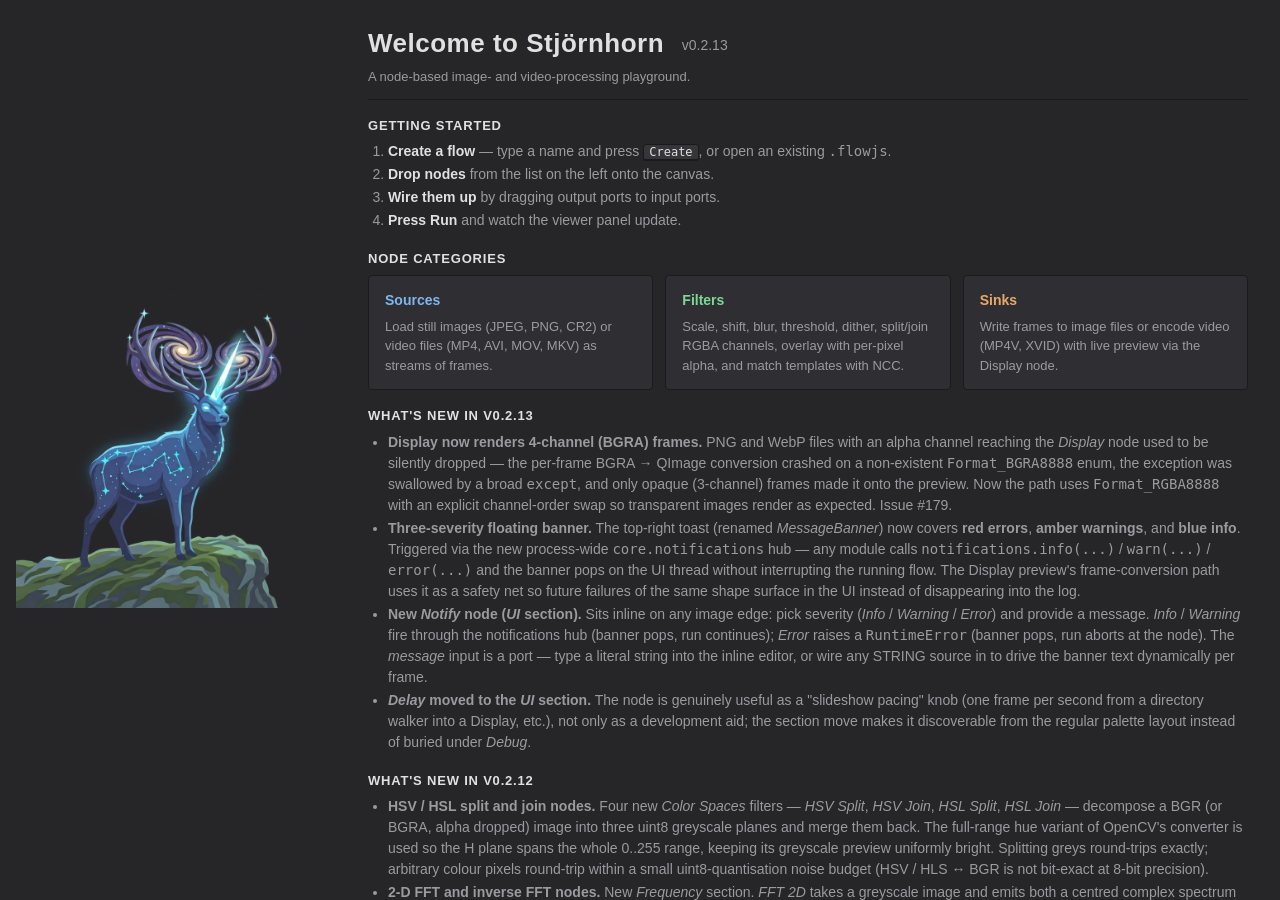
==== commit 5c43a46a: "Merge origin/main into claude/add-image-formats-directory-vae3a Resolved CHANGELOG.md, doc/welcome.h" ====
--- a/doc/welcome.html
+++ b/doc/welcome.html
@@ -215,8 +215,10 @@
     <section>
       <h2>What's new in v0.2.13</h2>
       <ul class="tips">
-        <li><strong>Output Inspector docked on the right by default.</strong> The image preview panel now opens as a tall full-height column on the right of the editor instead of sharing a half-height slot with the Node List on the left. Image previews stack vertically, so a narrow-but-tall column fits the panel's aspect better and gives the canvas more horizontal room. Drag, float, tab, or close the dock as before — Qt's standard dock affordances are unchanged.</li>
-        <li><strong>Dock layout persists across sessions.</strong> Whatever you reshape the Node List / Output Inspector docks into is saved when you close the app and re-applied on the next launch. The layout lives under <code>~/.image-inquest/dock_layout.json</code> as a versioned base64-wrapped <code>QMainWindow.saveState()</code>. Corrupt or missing files fall back silently to the right-side default.</li>
+        <li><strong>Display now renders 4-channel (BGRA) frames.</strong> PNG and WebP files with an alpha channel reaching the <em>Display</em> node used to be silently dropped — the per-frame BGRA → QImage conversion crashed on a non-existent <code>Format_BGRA8888</code> enum, the exception was swallowed by a broad <code>except</code>, and only opaque (3-channel) frames made it onto the preview. Now the path uses <code>Format_RGBA8888</code> with an explicit channel-order swap so transparent images render as expected. Issue #179.</li>
+        <li><strong>Three-severity floating banner.</strong> The top-right toast (renamed <em>MessageBanner</em>) now covers <strong>red errors</strong>, <strong>amber warnings</strong>, and <strong>blue info</strong>. Triggered via the new process-wide <code>core.notifications</code> hub — any module calls <code>notifications.info(...)</code> / <code>warn(...)</code> / <code>error(...)</code> and the banner pops on the UI thread without interrupting the running flow. The Display preview's frame-conversion path uses it as a safety net so future failures of the same shape surface in the UI instead of disappearing into the log.</li>
+        <li><strong>New <em>Notify</em> node (<em>UI</em> section).</strong> Sits inline on any image edge: pick severity (<em>Info</em> / <em>Warning</em> / <em>Error</em>) and provide a message. <em>Info</em> / <em>Warning</em> fire through the notifications hub (banner pops, run continues); <em>Error</em> raises a <code>RuntimeError</code> (banner pops, run aborts at the node). The <em>message</em> input is a port — type a literal string into the inline editor, or wire any STRING source in to drive the banner text dynamically per frame.</li>
+        <li><strong><em>Delay</em> moved to the <em>UI</em> section.</strong> The node is genuinely useful as a "slideshow pacing" knob (one frame per second from a directory walker into a Display, etc.), not only as a development aid; the section move makes it discoverable from the regular palette layout instead of buried under <em>Debug</em>.</li>
       </ul>
     </section>
 
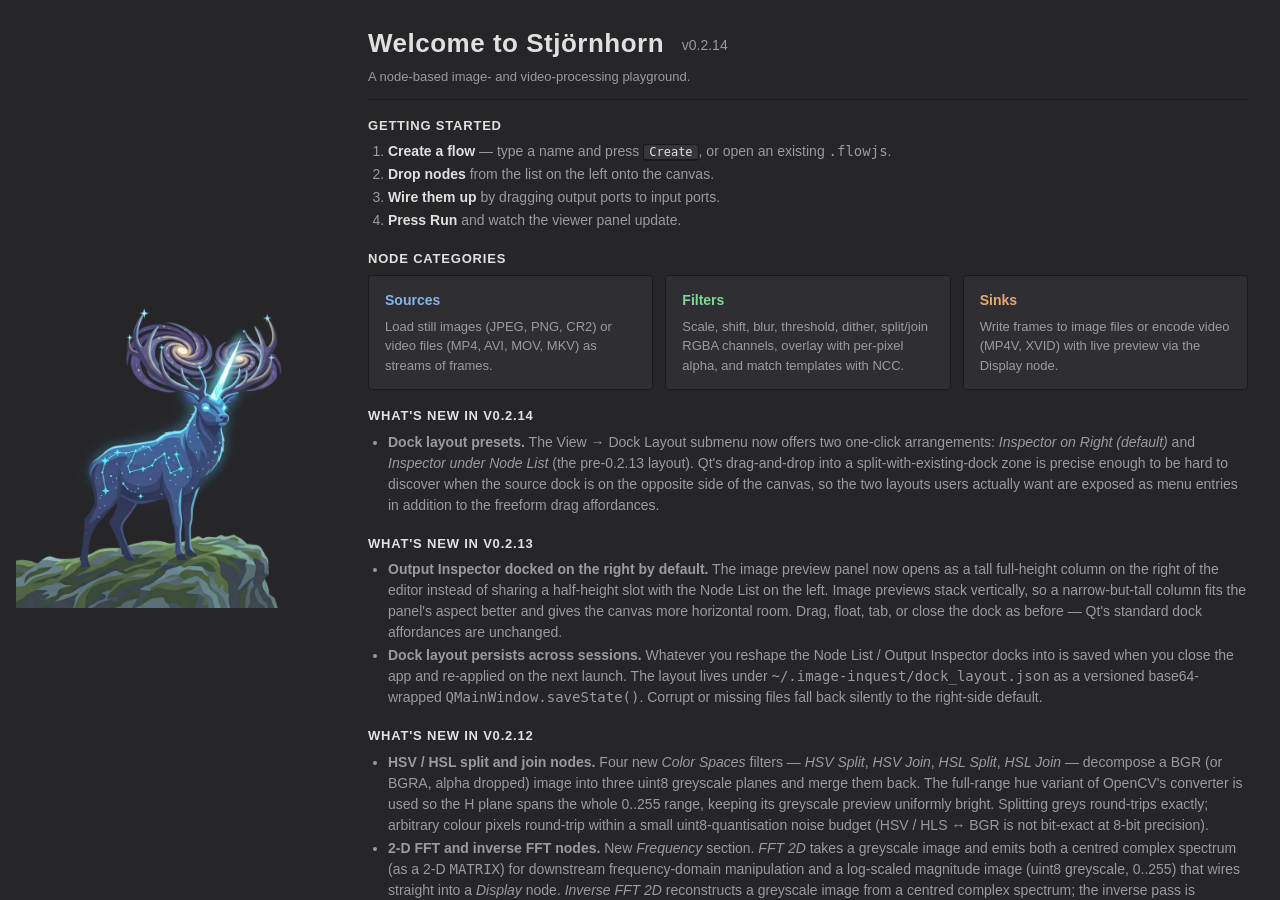
==== commit 2f80a6ff: "View menu: dock-layout presets Qt's drag-and-drop into a split-with-existing-dock zone is precise en" ====
--- a/doc/welcome.html
+++ b/doc/welcome.html
@@ -180,7 +180,7 @@
   <main class="content-col">
 
     <header class="hero">
-      <h1>Welcome to Stjörnhorn <span class="version">v0.2.13</span></h1>
+      <h1>Welcome to Stjörnhorn <span class="version">v0.2.14</span></h1>
       <div class="tagline">A node-based image- and video-processing playground.</div>
     </header>
 
@@ -213,12 +213,17 @@
     </section>
 
     <section>
+      <h2>What's new in v0.2.14</h2>
+      <ul class="tips">
+        <li><strong>Dock layout presets.</strong> The View → Dock Layout submenu now offers two one-click arrangements: <em>Inspector on Right (default)</em> and <em>Inspector under Node List</em> (the pre-0.2.13 layout). Qt's drag-and-drop into a split-with-existing-dock zone is precise enough to be hard to discover when the source dock is on the opposite side of the canvas, so the two layouts users actually want are exposed as menu entries in addition to the freeform drag affordances.</li>
+      </ul>
+    </section>
+
+    <section>
       <h2>What's new in v0.2.13</h2>
       <ul class="tips">
-        <li><strong>Display now renders 4-channel (BGRA) frames.</strong> PNG and WebP files with an alpha channel reaching the <em>Display</em> node used to be silently dropped — the per-frame BGRA → QImage conversion crashed on a non-existent <code>Format_BGRA8888</code> enum, the exception was swallowed by a broad <code>except</code>, and only opaque (3-channel) frames made it onto the preview. Now the path uses <code>Format_RGBA8888</code> with an explicit channel-order swap so transparent images render as expected. Issue #179.</li>
-        <li><strong>Three-severity floating banner.</strong> The top-right toast (renamed <em>MessageBanner</em>) now covers <strong>red errors</strong>, <strong>amber warnings</strong>, and <strong>blue info</strong>. Triggered via the new process-wide <code>core.notifications</code> hub — any module calls <code>notifications.info(...)</code> / <code>warn(...)</code> / <code>error(...)</code> and the banner pops on the UI thread without interrupting the running flow. The Display preview's frame-conversion path uses it as a safety net so future failures of the same shape surface in the UI instead of disappearing into the log.</li>
-        <li><strong>New <em>Notify</em> node (<em>UI</em> section).</strong> Sits inline on any image edge: pick severity (<em>Info</em> / <em>Warning</em> / <em>Error</em>) and provide a message. <em>Info</em> / <em>Warning</em> fire through the notifications hub (banner pops, run continues); <em>Error</em> raises a <code>RuntimeError</code> (banner pops, run aborts at the node). The <em>message</em> input is a port — type a literal string into the inline editor, or wire any STRING source in to drive the banner text dynamically per frame.</li>
-        <li><strong><em>Delay</em> moved to the <em>UI</em> section.</strong> The node is genuinely useful as a "slideshow pacing" knob (one frame per second from a directory walker into a Display, etc.), not only as a development aid; the section move makes it discoverable from the regular palette layout instead of buried under <em>Debug</em>.</li>
+        <li><strong>Output Inspector docked on the right by default.</strong> The image preview panel now opens as a tall full-height column on the right of the editor instead of sharing a half-height slot with the Node List on the left. Image previews stack vertically, so a narrow-but-tall column fits the panel's aspect better and gives the canvas more horizontal room. Drag, float, tab, or close the dock as before — Qt's standard dock affordances are unchanged.</li>
+        <li><strong>Dock layout persists across sessions.</strong> Whatever you reshape the Node List / Output Inspector docks into is saved when you close the app and re-applied on the next launch. The layout lives under <code>~/.image-inquest/dock_layout.json</code> as a versioned base64-wrapped <code>QMainWindow.saveState()</code>. Corrupt or missing files fall back silently to the right-side default.</li>
       </ul>
     </section>
 
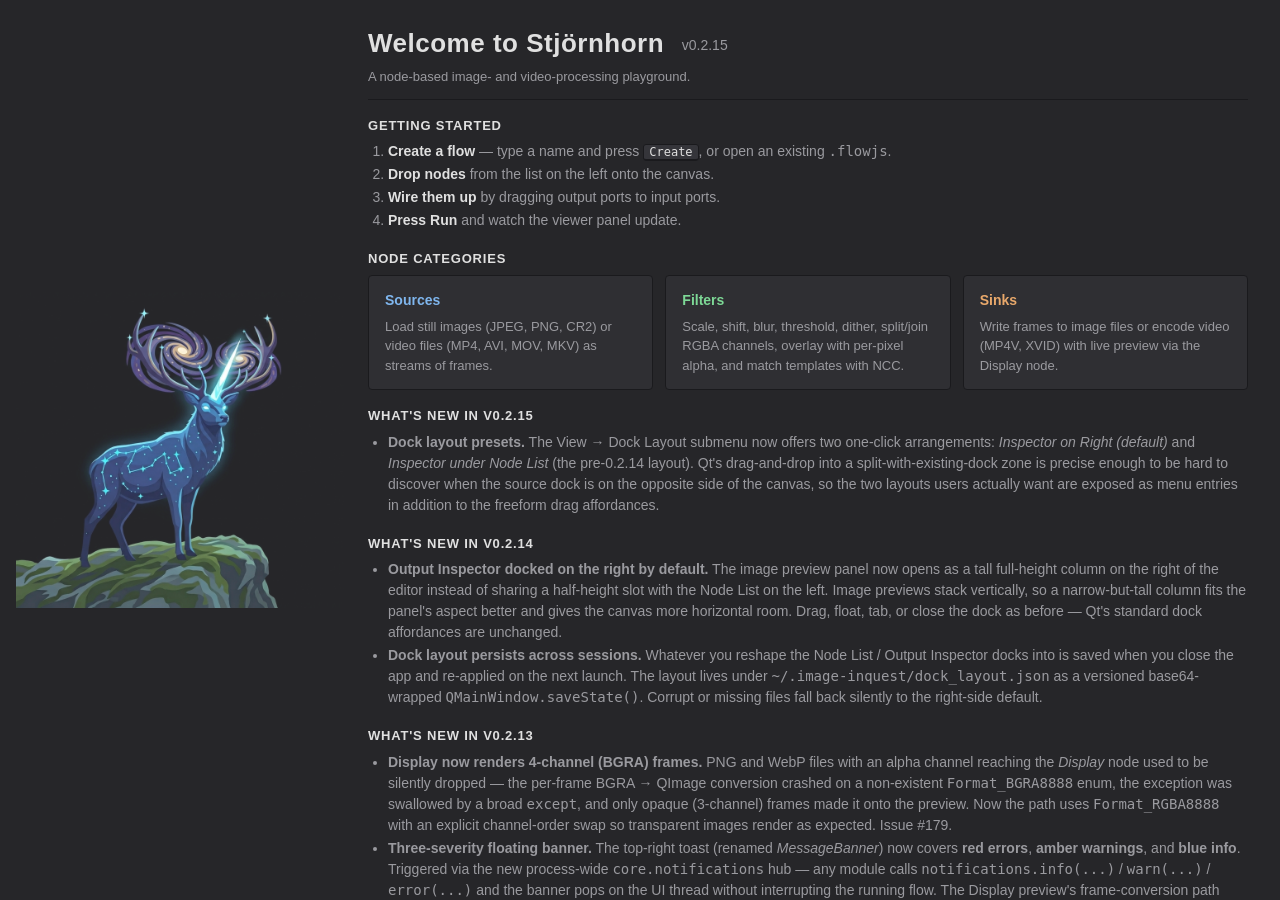
==== commit 75465a8f: "Merge remote-tracking branch 'origin/main' into claude/output-inspector-docking-L4PBN # Conflicts: #" ====
--- a/doc/welcome.html
+++ b/doc/welcome.html
@@ -180,7 +180,7 @@
   <main class="content-col">
 
     <header class="hero">
-      <h1>Welcome to Stjörnhorn <span class="version">v0.2.14</span></h1>
+      <h1>Welcome to Stjörnhorn <span class="version">v0.2.15</span></h1>
       <div class="tagline">A node-based image- and video-processing playground.</div>
     </header>
 
@@ -213,17 +213,27 @@
     </section>
 
     <section>
+      <h2>What's new in v0.2.15</h2>
+      <ul class="tips">
+        <li><strong>Dock layout presets.</strong> The View → Dock Layout submenu now offers two one-click arrangements: <em>Inspector on Right (default)</em> and <em>Inspector under Node List</em> (the pre-0.2.14 layout). Qt's drag-and-drop into a split-with-existing-dock zone is precise enough to be hard to discover when the source dock is on the opposite side of the canvas, so the two layouts users actually want are exposed as menu entries in addition to the freeform drag affordances.</li>
+      </ul>
+    </section>
+
+    <section>
       <h2>What's new in v0.2.14</h2>
-      <ul class="tips">
-        <li><strong>Dock layout presets.</strong> The View → Dock Layout submenu now offers two one-click arrangements: <em>Inspector on Right (default)</em> and <em>Inspector under Node List</em> (the pre-0.2.13 layout). Qt's drag-and-drop into a split-with-existing-dock zone is precise enough to be hard to discover when the source dock is on the opposite side of the canvas, so the two layouts users actually want are exposed as menu entries in addition to the freeform drag affordances.</li>
-      </ul>
-    </section>
-
-    <section>
-      <h2>What's new in v0.2.13</h2>
       <ul class="tips">
         <li><strong>Output Inspector docked on the right by default.</strong> The image preview panel now opens as a tall full-height column on the right of the editor instead of sharing a half-height slot with the Node List on the left. Image previews stack vertically, so a narrow-but-tall column fits the panel's aspect better and gives the canvas more horizontal room. Drag, float, tab, or close the dock as before — Qt's standard dock affordances are unchanged.</li>
         <li><strong>Dock layout persists across sessions.</strong> Whatever you reshape the Node List / Output Inspector docks into is saved when you close the app and re-applied on the next launch. The layout lives under <code>~/.image-inquest/dock_layout.json</code> as a versioned base64-wrapped <code>QMainWindow.saveState()</code>. Corrupt or missing files fall back silently to the right-side default.</li>
+      </ul>
+    </section>
+
+    <section>
+      <h2>What's new in v0.2.13</h2>
+      <ul class="tips">
+        <li><strong>Display now renders 4-channel (BGRA) frames.</strong> PNG and WebP files with an alpha channel reaching the <em>Display</em> node used to be silently dropped — the per-frame BGRA → QImage conversion crashed on a non-existent <code>Format_BGRA8888</code> enum, the exception was swallowed by a broad <code>except</code>, and only opaque (3-channel) frames made it onto the preview. Now the path uses <code>Format_RGBA8888</code> with an explicit channel-order swap so transparent images render as expected. Issue #179.</li>
+        <li><strong>Three-severity floating banner.</strong> The top-right toast (renamed <em>MessageBanner</em>) now covers <strong>red errors</strong>, <strong>amber warnings</strong>, and <strong>blue info</strong>. Triggered via the new process-wide <code>core.notifications</code> hub — any module calls <code>notifications.info(...)</code> / <code>warn(...)</code> / <code>error(...)</code> and the banner pops on the UI thread without interrupting the running flow. The Display preview's frame-conversion path uses it as a safety net so future failures of the same shape surface in the UI instead of disappearing into the log.</li>
+        <li><strong>New <em>Notify</em> node (<em>UI</em> section).</strong> Sits inline on any image edge: pick severity (<em>Info</em> / <em>Warning</em> / <em>Error</em>) and provide a message. <em>Info</em> / <em>Warning</em> fire through the notifications hub (banner pops, run continues); <em>Error</em> raises a <code>RuntimeError</code> (banner pops, run aborts at the node). The <em>message</em> input is a port — type a literal string into the inline editor, or wire any STRING source in to drive the banner text dynamically per frame.</li>
+        <li><strong><em>Delay</em> moved to the <em>UI</em> section.</strong> The node is genuinely useful as a "slideshow pacing" knob (one frame per second from a directory walker into a Display, etc.), not only as a development aid; the section move makes it discoverable from the regular palette layout instead of buried under <em>Debug</em>.</li>
       </ul>
     </section>
 
